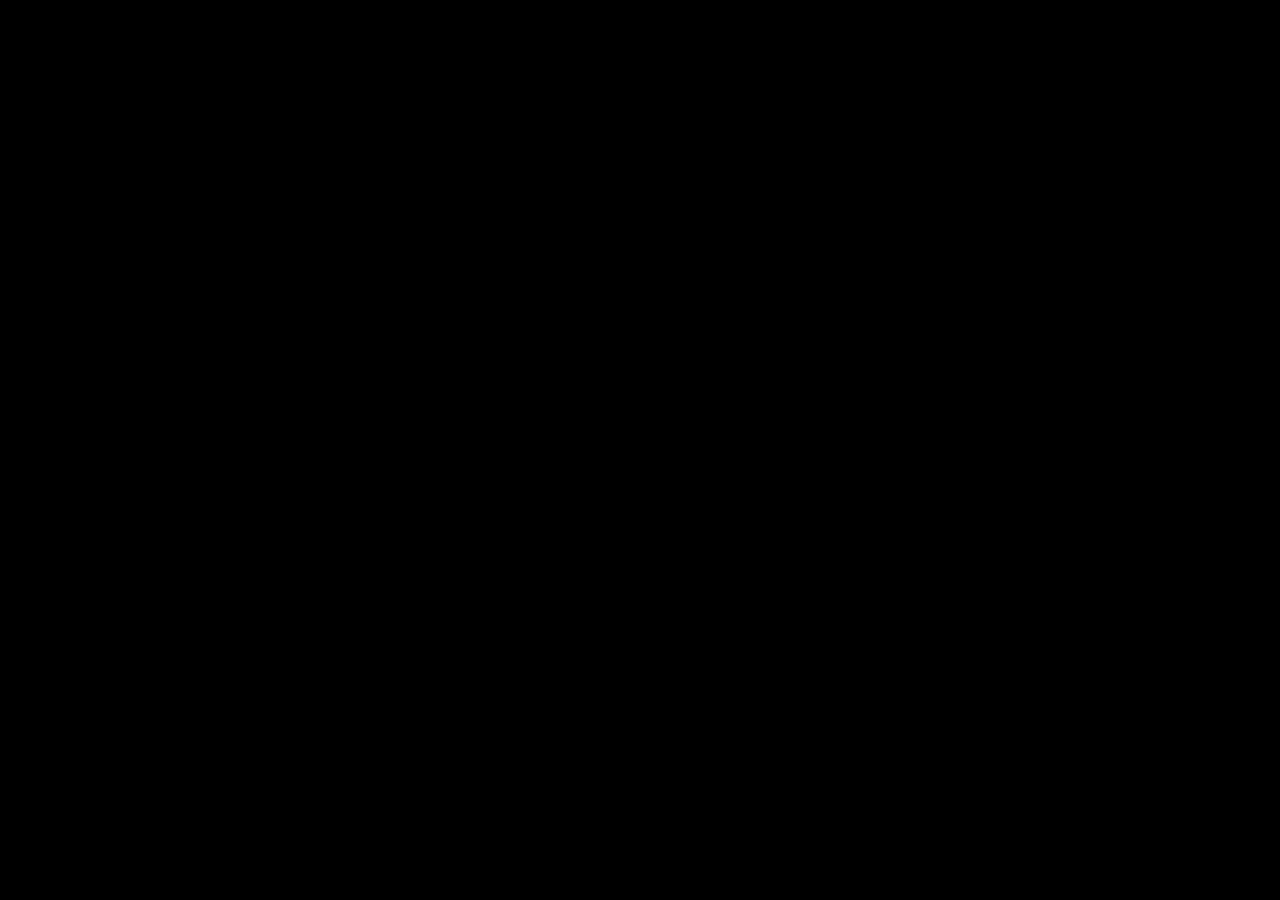
==== index.html @ d8611254 "Add initial HTML structure for RoWave" ====
<!DOCTYPE html>
<html lang="en">
  <head>
    <meta charset="UTF-8" />

    <meta
      name="viewport"
      content="width=device-width, initial-scale=1.0"
    />

    <meta
      name="description"
      content="RoWave — The management hub for Roblox communities."
    />

    <title>RoWave — Roblox Management Hub</title>

    <style>
      html,
      body,
      #root {
        margin: 0;
        min-height: 100%;
        width: 100%;
      }

      body {
        background: #000;
      }
    </style>
  </head>

  <body>
    <div id="root"></div>

    <script type="module" src="/App.jsx"></script>
  </body>
</html>
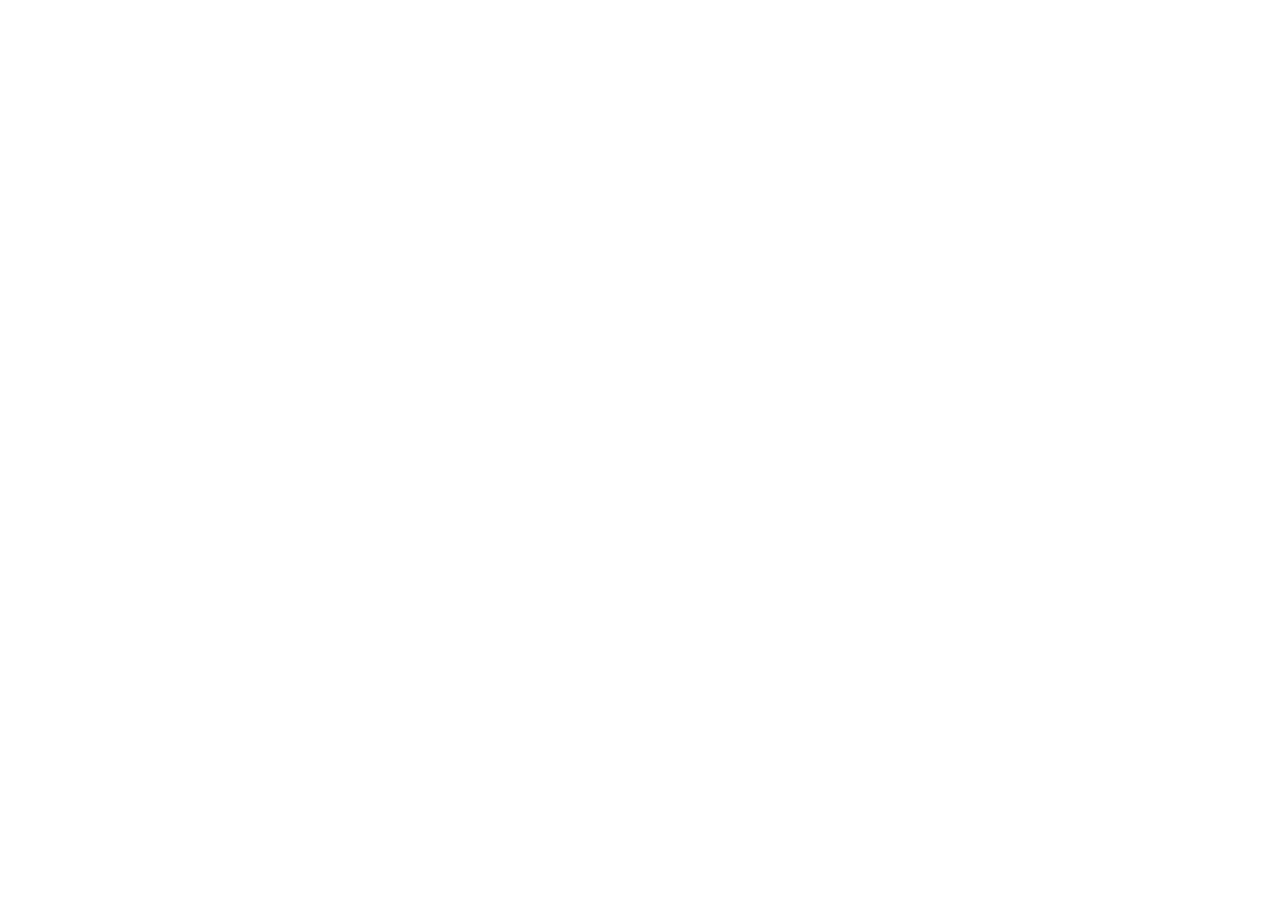
==== commit 6724e4a6: "Refactor index.html structure and content Removed redundant meta tags and updated title. Adjusted sc" ====
--- a/index.html
+++ b/index.html
@@ -1,38 +1,14 @@
 <!DOCTYPE html>
 <html lang="en">
-  <head>
-    <meta charset="UTF-8" />
+<head>
+  <meta charset="UTF-8" />
+  <meta name="viewport" content="width=device-width, initial-scale=1.0" />
+  <title>RoWave</title>
+</head>
 
-    <meta
-      name="viewport"
-      content="width=device-width, initial-scale=1.0"
-    />
+<body>
+  <div id="root"></div>
 
-    <meta
-      name="description"
-      content="RoWave — The management hub for Roblox communities."
-    />
-
-    <title>RoWave — Roblox Management Hub</title>
-
-    <style>
-      html,
-      body,
-      #root {
-        margin: 0;
-        min-height: 100%;
-        width: 100%;
-      }
-
-      body {
-        background: #000;
-      }
-    </style>
-  </head>
-
-  <body>
-    <div id="root"></div>
-
-    <script type="module" src="/App.jsx"></script>
-  </body>
+  <script type="module" src="./App.jsx"></script>
+</body>
 </html>
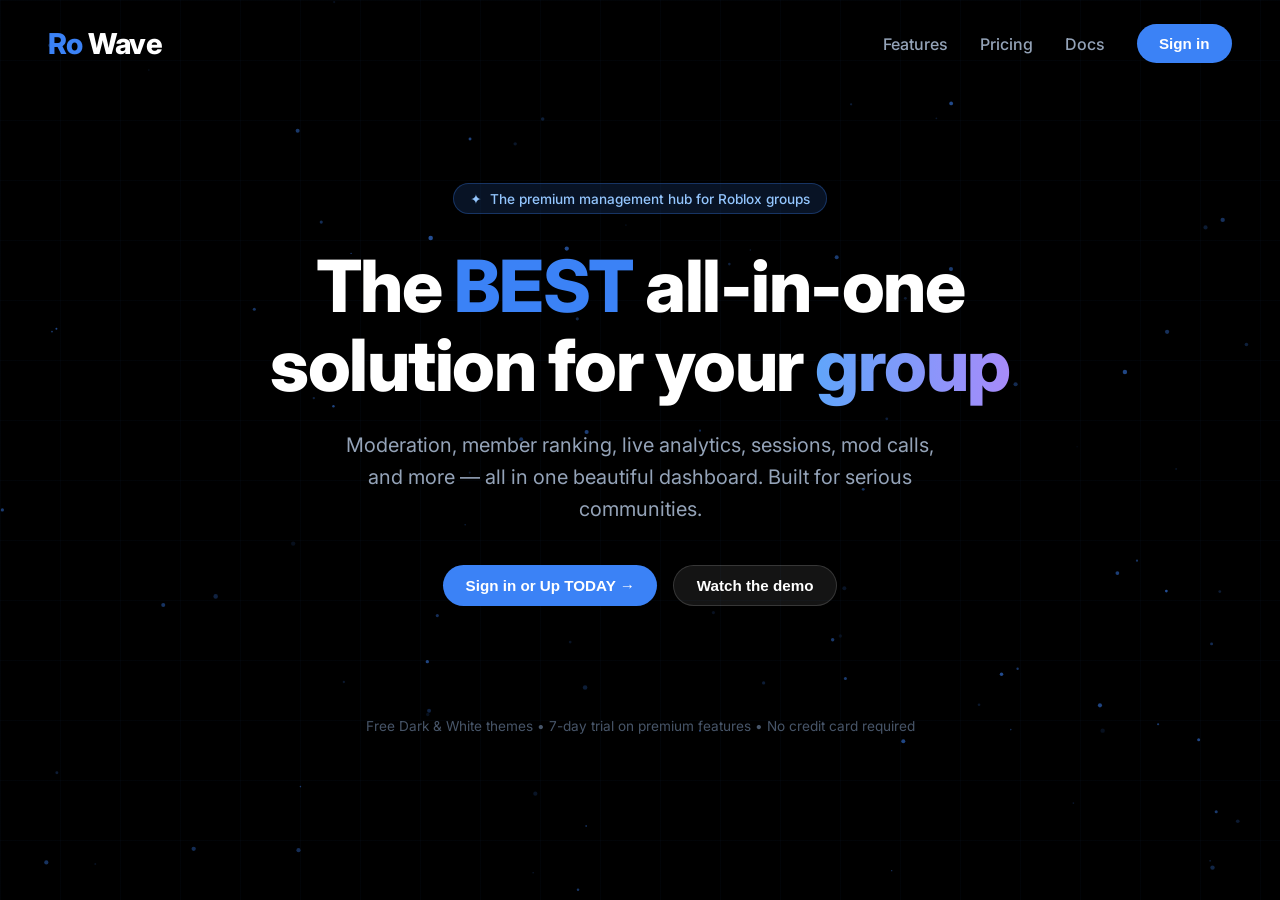
==== commit 3c9679ca: "Update index.html" ====
--- a/index.html
+++ b/index.html
@@ -3,12 +3,584 @@
 <head>
   <meta charset="UTF-8" />
   <meta name="viewport" content="width=device-width, initial-scale=1.0" />
-  <title>RoWave</title>
+  <title>RoWave — Premium Roblox Group Management</title>
+  <style>
+    @import url('https://fonts.googleapis.com/css2?family=Inter:wght@400;500;600;700;800&display=swap');
+
+    * {
+      margin: 0;
+      padding: 0;
+      box-sizing: border-box;
+    }
+
+    body {
+      font-family: 'Inter', system-ui, sans-serif;
+      background: #000;
+      color: #fff;
+      min-height: 100vh;
+      overflow-x: hidden;
+      position: relative;
+    }
+
+    /* Animated dots background */
+    #canvas {
+      position: fixed;
+      top: 0;
+      left: 0;
+      width: 100%;
+      height: 100%;
+      z-index: 0;
+      pointer-events: none;
+    }
+
+    /* Subtle grid */
+    .grid-bg {
+      position: fixed;
+      inset: 0;
+      background-image: 
+        linear-gradient(rgba(59, 130, 246, 0.03) 1px, transparent 1px),
+        linear-gradient(90deg, rgba(59, 130, 246, 0.03) 1px, transparent 1px);
+      background-size: 60px 60px;
+      z-index: 0;
+      pointer-events: none;
+    }
+
+    /* Navbar */
+    nav {
+      position: relative;
+      z-index: 10;
+      display: flex;
+      justify-content: space-between;
+      align-items: center;
+      padding: 1.5rem 3rem;
+      max-width: 1400px;
+      margin: 0 auto;
+    }
+
+    .logo {
+      font-size: 1.8rem;
+      font-weight: 800;
+      letter-spacing: -0.5px;
+      display: flex;
+      align-items: center;
+      gap: 0.4rem;
+    }
+
+    .logo .ro { color: #3B82F6; }
+    .logo .wave { color: #fff; }
+
+    .nav-links {
+      display: flex;
+      gap: 2rem;
+      align-items: center;
+    }
+
+    .nav-links a {
+      color: #94a3b8;
+      text-decoration: none;
+      font-weight: 500;
+      transition: color 0.2s;
+    }
+
+    .nav-links a:hover { color: #fff; }
+
+    .btn {
+      display: inline-flex;
+      align-items: center;
+      gap: 0.5rem;
+      padding: 0.7rem 1.4rem;
+      border-radius: 9999px;
+      font-weight: 600;
+      font-size: 0.95rem;
+      cursor: pointer;
+      border: none;
+      transition: all 0.2s;
+    }
+
+    .btn-primary {
+      background: #3B82F6;
+      color: white;
+    }
+
+    .btn-primary:hover {
+      background: #2563EB;
+      transform: translateY(-1px);
+    }
+
+    .btn-secondary {
+      background: rgba(255,255,255,0.08);
+      color: white;
+      border: 1px solid rgba(255,255,255,0.15);
+    }
+
+    .btn-secondary:hover {
+      background: rgba(255,255,255,0.12);
+    }
+
+    /* Hero */
+    .hero {
+      position: relative;
+      z-index: 5;
+      max-width: 1200px;
+      margin: 0 auto;
+      padding: 6rem 2rem 4rem;
+      text-align: center;
+    }
+
+    .hero-badge {
+      display: inline-flex;
+      align-items: center;
+      gap: 0.5rem;
+      background: rgba(59, 130, 246, 0.15);
+      border: 1px solid rgba(59, 130, 246, 0.3);
+      color: #93c5fd;
+      padding: 0.4rem 1rem;
+      border-radius: 9999px;
+      font-size: 0.85rem;
+      font-weight: 500;
+      margin-bottom: 2rem;
+    }
+
+    .hero h1 {
+      font-size: clamp(2.8rem, 7vw, 4.5rem);
+      font-weight: 800;
+      line-height: 1.1;
+      margin-bottom: 1.5rem;
+      letter-spacing: -1.5px;
+    }
+
+    .hero h1 .blue { color: #3B82F6; }
+    .hero h1 .gradient {
+      background: linear-gradient(90deg, #60a5fa, #a78bfa);
+      -webkit-background-clip: text;
+      -webkit-text-fill-color: transparent;
+    }
+
+    .hero p {
+      font-size: 1.25rem;
+      color: #94a3b8;
+      max-width: 600px;
+      margin: 0 auto 2.5rem;
+      line-height: 1.6;
+    }
+
+    .hero-buttons {
+      display: flex;
+      gap: 1rem;
+      justify-content: center;
+      flex-wrap: wrap;
+    }
+
+    /* Login Modal */
+    .modal-overlay {
+      position: fixed;
+      inset: 0;
+      background: rgba(0,0,0,0.75);
+      backdrop-filter: blur(8px);
+      z-index: 100;
+      display: none;
+      align-items: center;
+      justify-content: center;
+      padding: 1rem;
+    }
+
+    .modal-overlay.active { display: flex; }
+
+    .modal {
+      background: #0a0a0a;
+      border: 1px solid rgba(255,255,255,0.1);
+      border-radius: 1.25rem;
+      width: 100%;
+      max-width: 440px;
+      padding: 2.5rem;
+      position: relative;
+      box-shadow: 0 25px 50px -12px rgba(0,0,0,0.5);
+    }
+
+    .modal h2 {
+      font-size: 1.6rem;
+      font-weight: 700;
+      margin-bottom: 0.5rem;
+    }
+
+    .modal .subtitle {
+      color: #94a3b8;
+      margin-bottom: 2rem;
+      font-size: 0.95rem;
+    }
+
+    .form-group {
+      margin-bottom: 1.25rem;
+    }
+
+    .form-group label {
+      display: block;
+      font-size: 0.85rem;
+      font-weight: 500;
+      color: #cbd5e1;
+      margin-bottom: 0.4rem;
+    }
+
+    .form-group input {
+      width: 100%;
+      padding: 0.85rem 1rem;
+      background: #111;
+      border: 1px solid rgba(255,255,255,0.12);
+      border-radius: 0.75rem;
+      color: white;
+      font-size: 1rem;
+      outline: none;
+      transition: border 0.2s;
+    }
+
+    .form-group input:focus {
+      border-color: #3B82F6;
+    }
+
+    .code-box {
+      background: #111;
+      border: 1px dashed rgba(59, 130, 246, 0.4);
+      border-radius: 0.75rem;
+      padding: 1rem;
+      text-align: center;
+      font-family: monospace;
+      font-size: 1.1rem;
+      color: #60a5fa;
+      margin: 1rem 0;
+      word-break: break-all;
+    }
+
+    .status {
+      margin-top: 1rem;
+      padding: 0.75rem;
+      border-radius: 0.5rem;
+      font-size: 0.9rem;
+      text-align: center;
+      display: none;
+    }
+
+    .status.success {
+      background: rgba(34, 197, 94, 0.15);
+      color: #4ade80;
+      border: 1px solid rgba(34, 197, 94, 0.3);
+      display: block;
+    }
+
+    .status.error {
+      background: rgba(239, 68, 68, 0.15);
+      color: #f87171;
+      border: 1px solid rgba(239, 68, 68, 0.3);
+      display: block;
+    }
+
+    .step { display: none; }
+    .step.active { display: block; }
+
+    /* Onboarding */
+    .theme-grid {
+      display: grid;
+      grid-template-columns: 1fr 1fr;
+      gap: 0.75rem;
+      margin: 1.5rem 0;
+    }
+
+    .theme-card {
+      background: #111;
+      border: 1px solid rgba(255,255,255,0.1);
+      border-radius: 0.85rem;
+      padding: 1rem;
+      cursor: pointer;
+      transition: all 0.2s;
+      text-align: center;
+    }
+
+    .theme-card:hover { border-color: #3B82F6; }
+    .theme-card.selected {
+      border-color: #3B82F6;
+      background: rgba(59, 130, 246, 0.1);
+    }
+
+    .theme-card.locked {
+      opacity: 0.55;
+      position: relative;
+    }
+
+    .theme-card .lock {
+      font-size: 0.75rem;
+      color: #f59e0b;
+      margin-top: 0.3rem;
+    }
+
+    .close-btn {
+      position: absolute;
+      top: 1rem;
+      right: 1rem;
+      background: none;
+      border: none;
+      color: #64748b;
+      font-size: 1.5rem;
+      cursor: pointer;
+    }
+
+    .close-btn:hover { color: white; }
+
+    /* Footer note */
+    .footer-note {
+      text-align: center;
+      color: #475569;
+      font-size: 0.85rem;
+      padding: 3rem 1rem;
+      position: relative;
+      z-index: 5;
+    }
+  </style>
 </head>
-
 <body>
-  <div id="root"></div>
-
-  <script type="module" src="./App.jsx"></script>
+  <canvas id="canvas"></canvas>
+  <div class="grid-bg"></div>
+
+  <!-- Navbar -->
+  <nav>
+    <div class="logo">
+      <span class="ro">Ro</span><span class="wave">Wave</span>
+    </div>
+    <div class="nav-links">
+      <a href="#">Features</a>
+      <a href="#">Pricing</a>
+      <a href="#">Docs</a>
+      <button class="btn btn-primary" onclick="openModal()">Sign in</button>
+    </div>
+  </nav>
+
+  <!-- Hero -->
+  <section class="hero">
+    <div class="hero-badge">
+      <span>✦</span> The premium management hub for Roblox groups
+    </div>
+
+    <h1>
+      The <span class="blue">BEST</span> all-in-one<br>
+      solution for your <span class="gradient">group</span>
+    </h1>
+
+    <p>
+      Moderation, member ranking, live analytics, sessions, mod calls, and more — 
+      all in one beautiful dashboard. Built for serious communities.
+    </p>
+
+    <div class="hero-buttons">
+      <button class="btn btn-primary" onclick="openModal()">
+        Sign in or Up TODAY →
+      </button>
+      <button class="btn btn-secondary">
+        Watch the demo
+      </button>
+    </div>
+  </section>
+
+  <div class="footer-note">
+    Free Dark & White themes • 7-day trial on premium features • No credit card required
+  </div>
+
+  <!-- Login / Onboarding Modal -->
+  <div class="modal-overlay" id="modal">
+    <div class="modal">
+      <button class="close-btn" onclick="closeModal()">×</button>
+
+      <!-- Step 1: Discord -->
+      <div class="step active" id="step1">
+        <h2>Welcome to RoWave</h2>
+        <p class="subtitle">Sign in with Discord to get started</p>
+        <button class="btn btn-primary" style="width:100%; justify-content:center; padding:1rem;" onclick="goToStep(2)">
+          <svg width="20" height="20" viewBox="0 0 24 24" fill="currentColor"><path d="M20.317 4.37a19.791 19.791 0 0 0-4.885-1.515.074.074 0 0 0-.079.037c-.21.375-.444.864-.608 1.25a18.27 18.27 0 0 0-5.487 0 12.64 12.64 0 0 0-.617-1.25.077.077 0 0 0-.079-.037A19.736 19.736 0 0 0 3.677 4.37a.07.07 0 0 0-.032.027C.533 9.046-.32 13.58.099 18.057a.082.082 0 0 0 .031.057 19.9 19.9 0 0 0 5.993 3.03.078.078 0 0 0 .084-.028 14.09 14.09 0 0 0 1.226-1.994.076.076 0 0 0-.041-.106 13.107 13.107 0 0 1-1.872-.892.077.077 0 0 1-.008-.128 10.2 10.2 0 0 0 .372-.292.074.074 0 0 1 .077-.01c3.928 1.793 8.18 1.793 12.062 0a.074.074 0 0 1 .078.01c.12.098.246.198.373.292a.077.077 0 0 1-.006.127 12.299 12.299 0 0 1-1.873.892.077.077 0 0 0-.041.107c.36.698.772 1.362 1.225 1.993a.076.076 0 0 0 .084.028 19.839 19.839 0 0 0 6.002-3.03.077.077 0 0 0 .032-.054c.5-5.177-.838-9.674-3.549-13.66a.061.061 0 0 0-.031-.03zM8.02 15.33c-1.183 0-2.157-1.085-2.157-2.419 0-1.333.956-2.419 2.157-2.419 1.21 0 2.176 1.096 2.157 2.42 0 1.333-.956 2.418-2.157 2.418zm7.975 0c-1.183 0-2.157-1.085-2.157-2.419 0-1.333.955-2.419 2.157-2.419 1.21 0 2.176 1.096 2.157 2.42 0 1.333-.946 2.418-2.157 2.418z"/></svg>
+          Continue with Discord
+        </button>
+      </div>
+
+      <!-- Step 2: Roblox Verification -->
+      <div class="step" id="step2">
+        <h2>Verify your Roblox</h2>
+        <p class="subtitle">We use the description method to securely link your account</p>
+
+        <div class="form-group">
+          <label>Roblox Username</label>
+          <input type="text" id="robloxUser" placeholder="Enter your username" />
+        </div>
+
+        <button class="btn btn-primary" style="width:100%; margin-bottom:1rem;" onclick="generateCode()">
+          Generate Verification Code
+        </button>
+
+        <div id="codeSection" style="display:none;">
+          <p style="font-size:0.9rem; color:#94a3b8; margin-bottom:0.5rem;">
+            Go to your Roblox profile → About → Edit and paste this exact text:
+          </p>
+          <div class="code-box" id="verifyCode"></div>
+          <button class="btn btn-primary" style="width:100%;" onclick="checkVerification()">
+            Check Verification
+          </button>
+          <div class="status" id="statusMsg"></div>
+        </div>
+      </div>
+
+      <!-- Step 3: Onboarding -->
+      <div class="step" id="step3">
+        <h2>Almost there!</h2>
+        <p class="subtitle">Quick questions so we can personalize RoWave for you</p>
+
+        <div class="form-group">
+          <label>Where did you hear about us?</label>
+          <input type="text" id="heardFrom" placeholder="Discord, friend, YouTube..." />
+        </div>
+
+        <label style="display:block; font-size:0.85rem; font-weight:500; color:#cbd5e1; margin-bottom:0.75rem;">
+          Choose your theme
+        </label>
+
+        <div class="theme-grid">
+          <div class="theme-card selected" onclick="selectTheme(this, 'dark')">
+            <div style="font-weight:600;">Dark Mode</div>
+            <div style="font-size:0.8rem; color:#94a3b8;">Free</div>
+          </div>
+          <div class="theme-card" onclick="selectTheme(this, 'white')">
+            <div style="font-weight:600;">White Mode</div>
+            <div style="font-size:0.8rem; color:#94a3b8;">Free</div>
+          </div>
+          <div class="theme-card locked" onclick="alert('Requires Wave gamepass (1962126546) or 7-day trial')">
+            <div style="font-weight:600;">Wave Mode</div>
+            <div class="lock">🔒 Gamepass</div>
+          </div>
+          <div class="theme-card locked" onclick="alert('Requires Glass gamepass (1962114572) or 7-day trial')">
+            <div style="font-weight:600;">Glass Mode</div>
+            <div class="lock">🔒 Gamepass</div>
+          </div>
+        </div>
+
+        <button class="btn btn-primary" style="width:100%; margin-top:1rem;" onclick="finishOnboarding()">
+          Enter RoWave →
+        </button>
+        <button class="btn btn-secondary" style="width:100%; margin-top:0.75rem;" onclick="finishOnboarding()">
+          Skip (use Dark Mode)
+        </button>
+      </div>
+    </div>
+  </div>
+
+  <script>
+    // ===== Animated Dots Background =====
+    const canvas = document.getElementById('canvas');
+    const ctx = canvas.getContext('2d');
+    let dots = [];
+    let mouse = { x: null, y: null };
+
+    function resize() {
+      canvas.width = window.innerWidth;
+      canvas.height = window.innerHeight;
+    }
+    window.addEventListener('resize', resize);
+    resize();
+
+    class Dot {
+      constructor() {
+        this.x = Math.random() * canvas.width;
+        this.y = Math.random() * canvas.height;
+        this.size = Math.random() * 1.8 + 0.5;
+        this.speedX = (Math.random() - 0.5) * 0.4;
+        this.speedY = (Math.random() - 0.5) * 0.4;
+        this.opacity = Math.random() * 0.5 + 0.1;
+      }
+      update() {
+        this.x += this.speedX;
+        this.y += this.speedY;
+        if (this.x < 0 || this.x > canvas.width) this.speedX *= -1;
+        if (this.y < 0 || this.y > canvas.height) this.speedY *= -1;
+      }
+      draw() {
+        ctx.beginPath();
+        ctx.arc(this.x, this.y, this.size, 0, Math.PI * 2);
+        ctx.fillStyle = `rgba(59, 130, 246, ${this.opacity})`;
+        ctx.fill();
+      }
+    }
+
+    function initDots() {
+      dots = [];
+      const count = Math.floor((canvas.width * canvas.height) / 12000);
+      for (let i = 0; i < count; i++) dots.push(new Dot());
+    }
+    initDots();
+    window.addEventListener('resize', initDots);
+
+    function animate() {
+      ctx.clearRect(0, 0, canvas.width, canvas.height);
+      dots.forEach(dot => {
+        dot.update();
+        dot.draw();
+      });
+      requestAnimationFrame(animate);
+    }
+    animate();
+
+    // ===== Modal Logic =====
+    function openModal() {
+      document.getElementById('modal').classList.add('active');
+      goToStep(1);
+    }
+
+    function closeModal() {
+      document.getElementById('modal').classList.remove('active');
+    }
+
+    function goToStep(n) {
+      document.querySelectorAll('.step').forEach(s => s.classList.remove('active'));
+      document.getElementById('step' + n).classList.add('active');
+    }
+
+    let currentCode = '';
+
+    function generateCode() {
+      const user = document.getElementById('robloxUser').value.trim();
+      if (!user) {
+        alert('Please enter your Roblox username');
+        return;
+      }
+      // Generate a unique-looking code
+      currentCode = 'RoWave-' + Math.random().toString(36).substring(2, 10).toUpperCase();
+      document.getElementById('verifyCode').textContent = currentCode;
+      document.getElementById('codeSection').style.display = 'block';
+      document.getElementById('statusMsg').className = 'status';
+      document.getElementById('statusMsg').style.display = 'none';
+    }
+
+    function checkVerification() {
+      const status = document.getElementById('statusMsg');
+      // MOCK: 70% chance of success for demo
+      const success = Math.random() > 0.3;
+
+      if (success) {
+        status.textContent = '✓ Verification successful! Account linked.';
+        status.className = 'status success';
+        setTimeout(() => goToStep(3), 1200);
+      } else {
+        status.textContent = 'Error: Description does not match. Please make sure you saved the exact code.';
+        status.className = 'status error';
+      }
+    }
+
+    function selectTheme(el, theme) {
+      document.querySelectorAll('.theme-card').forEach(c => c.classList.remove('selected'));
+      el.classList.add('selected');
+    }
+
+    function finishOnboarding() {
+      alert('Welcome to RoWave! (This is the demo – next we build the real dashboard)');
+      closeModal();
+    }
+
+    // Close modal on outside click
+    document.getElementById('modal').addEventListener('click', function(e) {
+      if (e.target === this) closeModal();
+    });
+  </script>
 </body>
 </html>
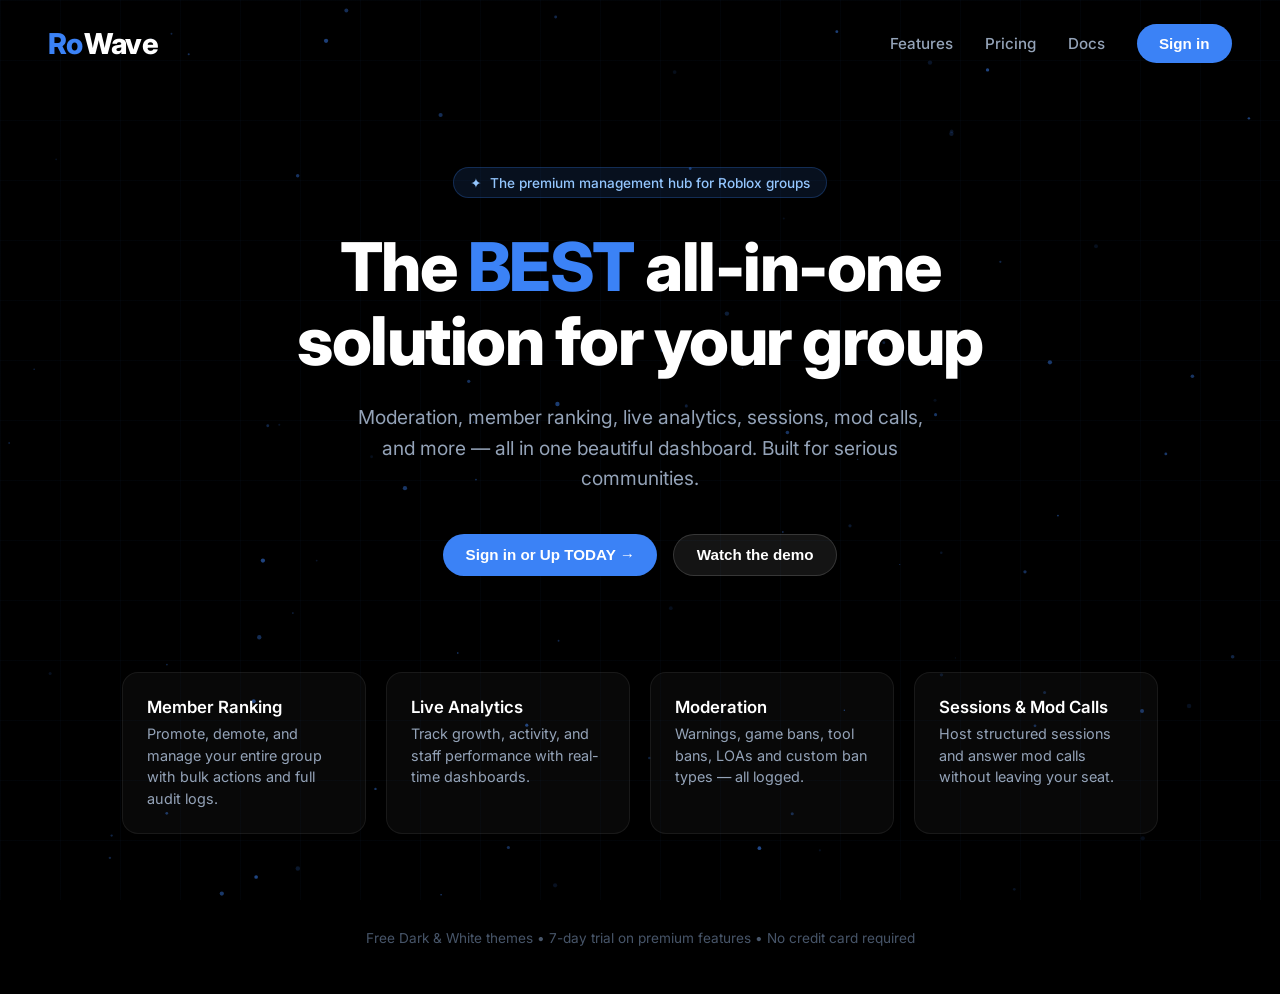
==== commit 9c9780eb: "Update index.html" ====
--- a/index.html
+++ b/index.html
@@ -33,7 +33,6 @@
       pointer-events: none;
     }
 
-    /* Subtle grid */
     .grid-bg {
       position: fixed;
       inset: 0;
@@ -63,7 +62,9 @@
       letter-spacing: -0.5px;
       display: flex;
       align-items: center;
-      gap: 0.4rem;
+      gap: 0.15rem;
+      text-decoration: none;
+      color: inherit;
     }
 
     .logo .ro { color: #3B82F6; }
@@ -79,6 +80,7 @@
       color: #94a3b8;
       text-decoration: none;
       font-weight: 500;
+      font-size: 0.95rem;
       transition: color 0.2s;
     }
 
@@ -95,6 +97,7 @@
       cursor: pointer;
       border: none;
       transition: all 0.2s;
+      text-decoration: none;
     }
 
     .btn-primary {
@@ -121,9 +124,9 @@
     .hero {
       position: relative;
       z-index: 5;
-      max-width: 1200px;
+      max-width: 1100px;
       margin: 0 auto;
-      padding: 6rem 2rem 4rem;
+      padding: 5rem 2rem 4rem;
       text-align: center;
     }
 
@@ -131,8 +134,8 @@
       display: inline-flex;
       align-items: center;
       gap: 0.5rem;
-      background: rgba(59, 130, 246, 0.15);
-      border: 1px solid rgba(59, 130, 246, 0.3);
+      background: rgba(59, 130, 246, 0.12);
+      border: 1px solid rgba(59, 130, 246, 0.25);
       color: #93c5fd;
       padding: 0.4rem 1rem;
       border-radius: 9999px;
@@ -142,7 +145,7 @@
     }
 
     .hero h1 {
-      font-size: clamp(2.8rem, 7vw, 4.5rem);
+      font-size: clamp(2.8rem, 7vw, 4.2rem);
       font-weight: 800;
       line-height: 1.1;
       margin-bottom: 1.5rem;
@@ -150,16 +153,11 @@
     }
 
     .hero h1 .blue { color: #3B82F6; }
-    .hero h1 .gradient {
-      background: linear-gradient(90deg, #60a5fa, #a78bfa);
-      -webkit-background-clip: text;
-      -webkit-text-fill-color: transparent;
-    }
 
     .hero p {
-      font-size: 1.25rem;
+      font-size: 1.2rem;
       color: #94a3b8;
-      max-width: 600px;
+      max-width: 580px;
       margin: 0 auto 2.5rem;
       line-height: 1.6;
     }
@@ -171,7 +169,43 @@
       flex-wrap: wrap;
     }
 
-    /* Login Modal */
+    /* Features preview */
+    .features {
+      position: relative;
+      z-index: 5;
+      max-width: 1100px;
+      margin: 0 auto;
+      padding: 2rem 2rem 5rem;
+      display: grid;
+      grid-template-columns: repeat(auto-fit, minmax(240px, 1fr));
+      gap: 1.25rem;
+    }
+
+    .feature-card {
+      background: rgba(255,255,255,0.03);
+      border: 1px solid rgba(255,255,255,0.07);
+      border-radius: 1rem;
+      padding: 1.5rem;
+      transition: border-color 0.2s;
+    }
+
+    .feature-card:hover {
+      border-color: rgba(59, 130, 246, 0.3);
+    }
+
+    .feature-card h3 {
+      font-size: 1.05rem;
+      font-weight: 600;
+      margin-bottom: 0.4rem;
+    }
+
+    .feature-card p {
+      font-size: 0.9rem;
+      color: #94a3b8;
+      line-height: 1.5;
+    }
+
+    /* Modal */
     .modal-overlay {
       position: fixed;
       inset: 0;
@@ -198,19 +232,19 @@
     }
 
     .modal h2 {
-      font-size: 1.6rem;
+      font-size: 1.55rem;
       font-weight: 700;
-      margin-bottom: 0.5rem;
+      margin-bottom: 0.4rem;
     }
 
     .modal .subtitle {
       color: #94a3b8;
-      margin-bottom: 2rem;
+      margin-bottom: 1.75rem;
       font-size: 0.95rem;
     }
 
     .form-group {
-      margin-bottom: 1.25rem;
+      margin-bottom: 1.2rem;
     }
 
     .form-group label {
@@ -244,7 +278,7 @@
       padding: 1rem;
       text-align: center;
       font-family: monospace;
-      font-size: 1.1rem;
+      font-size: 1.05rem;
       color: #60a5fa;
       margin: 1rem 0;
       word-break: break-all;
@@ -276,12 +310,11 @@
     .step { display: none; }
     .step.active { display: block; }
 
-    /* Onboarding */
     .theme-grid {
       display: grid;
       grid-template-columns: 1fr 1fr;
       gap: 0.75rem;
-      margin: 1.5rem 0;
+      margin: 1.25rem 0;
     }
 
     .theme-card {
@@ -302,7 +335,6 @@
 
     .theme-card.locked {
       opacity: 0.55;
-      position: relative;
     }
 
     .theme-card .lock {
@@ -320,16 +352,16 @@
       color: #64748b;
       font-size: 1.5rem;
       cursor: pointer;
+      line-height: 1;
     }
 
     .close-btn:hover { color: white; }
 
-    /* Footer note */
     .footer-note {
       text-align: center;
       color: #475569;
       font-size: 0.85rem;
-      padding: 3rem 1rem;
+      padding: 1rem 1rem 3rem;
       position: relative;
       z-index: 5;
     }
@@ -341,11 +373,11 @@
 
   <!-- Navbar -->
   <nav>
-    <div class="logo">
+    <a href="index.html" class="logo">
       <span class="ro">Ro</span><span class="wave">Wave</span>
-    </div>
+    </a>
     <div class="nav-links">
-      <a href="#">Features</a>
+      <a href="#features">Features</a>
       <a href="#">Pricing</a>
       <a href="#">Docs</a>
       <button class="btn btn-primary" onclick="openModal()">Sign in</button>
@@ -360,7 +392,7 @@
 
     <h1>
       The <span class="blue">BEST</span> all-in-one<br>
-      solution for your <span class="gradient">group</span>
+      solution for your group
     </h1>
 
     <p>
@@ -378,11 +410,31 @@
     </div>
   </section>
 
+  <!-- Features -->
+  <section class="features" id="features">
+    <div class="feature-card">
+      <h3>Member Ranking</h3>
+      <p>Promote, demote, and manage your entire group with bulk actions and full audit logs.</p>
+    </div>
+    <div class="feature-card">
+      <h3>Live Analytics</h3>
+      <p>Track growth, activity, and staff performance with real-time dashboards.</p>
+    </div>
+    <div class="feature-card">
+      <h3>Moderation</h3>
+      <p>Warnings, game bans, tool bans, LOAs and custom ban types — all logged.</p>
+    </div>
+    <div class="feature-card">
+      <h3>Sessions & Mod Calls</h3>
+      <p>Host structured sessions and answer mod calls without leaving your seat.</p>
+    </div>
+  </section>
+
   <div class="footer-note">
     Free Dark & White themes • 7-day trial on premium features • No credit card required
   </div>
 
-  <!-- Login / Onboarding Modal -->
+  <!-- Login Modal -->
   <div class="modal-overlay" id="modal">
     <div class="modal">
       <button class="close-btn" onclick="closeModal()">×</button>
@@ -438,11 +490,11 @@
         </label>
 
         <div class="theme-grid">
-          <div class="theme-card selected" onclick="selectTheme(this, 'dark')">
+          <div class="theme-card selected" onclick="selectTheme(this)">
             <div style="font-weight:600;">Dark Mode</div>
             <div style="font-size:0.8rem; color:#94a3b8;">Free</div>
           </div>
-          <div class="theme-card" onclick="selectTheme(this, 'white')">
+          <div class="theme-card" onclick="selectTheme(this)">
             <div style="font-weight:600;">White Mode</div>
             <div style="font-size:0.8rem; color:#94a3b8;">Free</div>
           </div>
@@ -456,7 +508,7 @@
           </div>
         </div>
 
-        <button class="btn btn-primary" style="width:100%; margin-top:1rem;" onclick="finishOnboarding()">
+        <button class="btn btn-primary" style="width:100%; margin-top:0.5rem;" onclick="finishOnboarding()">
           Enter RoWave →
         </button>
         <button class="btn btn-secondary" style="width:100%; margin-top:0.75rem;" onclick="finishOnboarding()">
@@ -467,11 +519,10 @@
   </div>
 
   <script>
-    // ===== Animated Dots Background =====
+    // ===== Animated Dots =====
     const canvas = document.getElementById('canvas');
     const ctx = canvas.getContext('2d');
     let dots = [];
-    let mouse = { x: null, y: null };
 
     function resize() {
       canvas.width = window.innerWidth;
@@ -485,9 +536,9 @@
         this.x = Math.random() * canvas.width;
         this.y = Math.random() * canvas.height;
         this.size = Math.random() * 1.8 + 0.5;
-        this.speedX = (Math.random() - 0.5) * 0.4;
-        this.speedY = (Math.random() - 0.5) * 0.4;
-        this.opacity = Math.random() * 0.5 + 0.1;
+        this.speedX = (Math.random() - 0.5) * 0.35;
+        this.speedY = (Math.random() - 0.5) * 0.35;
+        this.opacity = Math.random() * 0.45 + 0.1;
       }
       update() {
         this.x += this.speedX;
@@ -505,7 +556,7 @@
 
     function initDots() {
       dots = [];
-      const count = Math.floor((canvas.width * canvas.height) / 12000);
+      const count = Math.floor((canvas.width * canvas.height) / 13000);
       for (let i = 0; i < count; i++) dots.push(new Dot());
     }
     initDots();
@@ -544,7 +595,6 @@
         alert('Please enter your Roblox username');
         return;
       }
-      // Generate a unique-looking code
       currentCode = 'RoWave-' + Math.random().toString(36).substring(2, 10).toUpperCase();
       document.getElementById('verifyCode').textContent = currentCode;
       document.getElementById('codeSection').style.display = 'block';
@@ -554,30 +604,30 @@
 
     function checkVerification() {
       const status = document.getElementById('statusMsg');
-      // MOCK: 70% chance of success for demo
+      // Mock verification (70% success rate for demo)
       const success = Math.random() > 0.3;
 
       if (success) {
         status.textContent = '✓ Verification successful! Account linked.';
         status.className = 'status success';
-        setTimeout(() => goToStep(3), 1200);
+        setTimeout(() => goToStep(3), 1100);
       } else {
         status.textContent = 'Error: Description does not match. Please make sure you saved the exact code.';
         status.className = 'status error';
       }
     }
 
-    function selectTheme(el, theme) {
+    function selectTheme(el) {
       document.querySelectorAll('.theme-card').forEach(c => c.classList.remove('selected'));
       el.classList.add('selected');
     }
 
     function finishOnboarding() {
-      alert('Welcome to RoWave! (This is the demo – next we build the real dashboard)');
-      closeModal();
-    }
-
-    // Close modal on outside click
+      // Redirect to the dashboard
+      window.location.href = 'dashboard.html';
+    }
+
+    // Close modal when clicking outside
     document.getElementById('modal').addEventListener('click', function(e) {
       if (e.target === this) closeModal();
     });
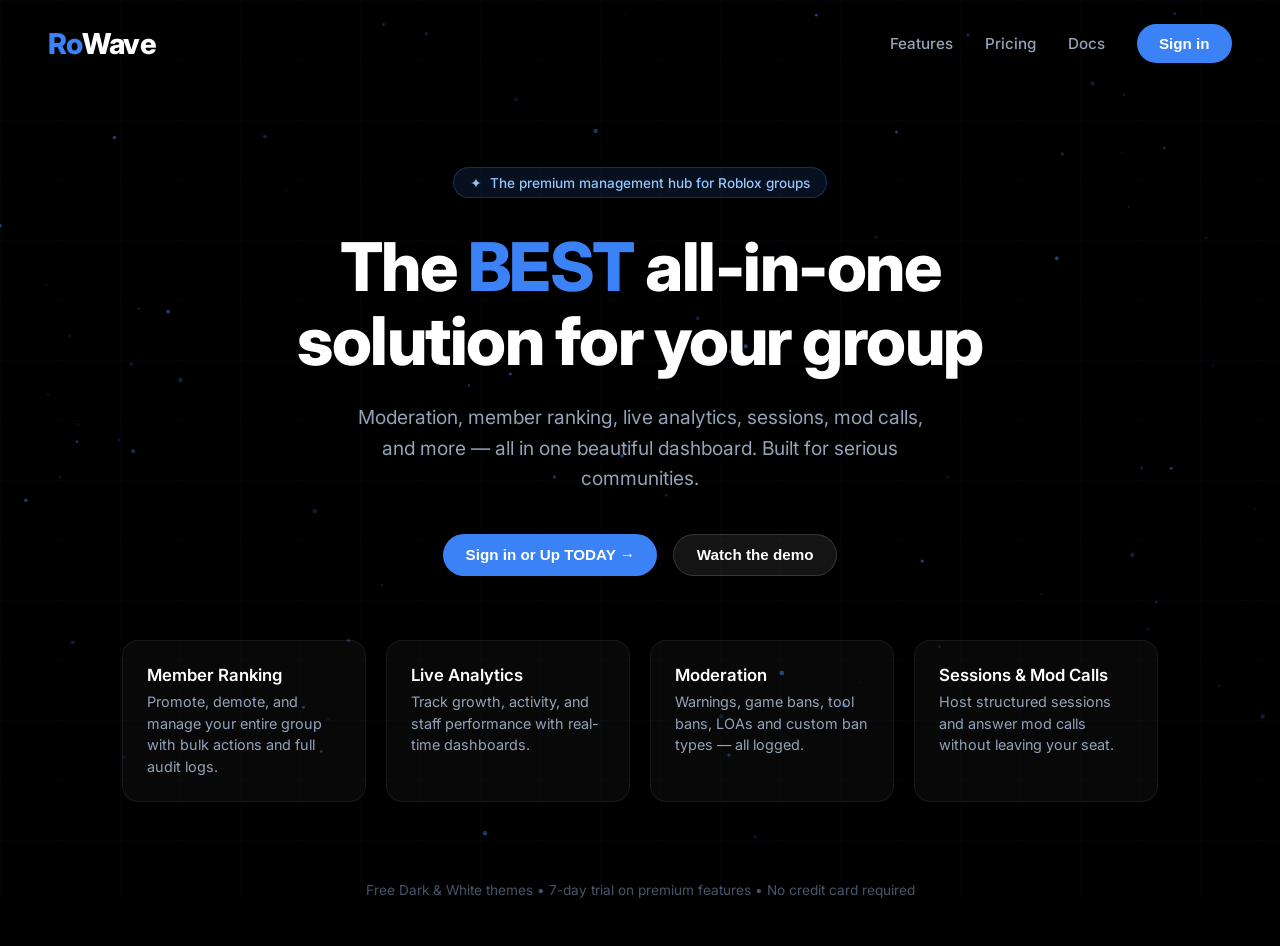
==== commit 994ffcad: "Update index.html" ====
--- a/index.html
+++ b/index.html
@@ -7,11 +7,7 @@
   <style>
     @import url('https://fonts.googleapis.com/css2?family=Inter:wght@400;500;600;700;800&display=swap');
 
-    * {
-      margin: 0;
-      padding: 0;
-      box-sizing: border-box;
-    }
+    * { margin: 0; padding: 0; box-sizing: border-box; }
 
     body {
       font-family: 'Inter', system-ui, sans-serif;
@@ -22,13 +18,10 @@
       position: relative;
     }
 
-    /* Animated dots background */
     #canvas {
       position: fixed;
-      top: 0;
-      left: 0;
-      width: 100%;
-      height: 100%;
+      top: 0; left: 0;
+      width: 100%; height: 100%;
       z-index: 0;
       pointer-events: none;
     }
@@ -44,7 +37,6 @@
       pointer-events: none;
     }
 
-    /* Navbar */
     nav {
       position: relative;
       z-index: 10;
@@ -62,11 +54,9 @@
       letter-spacing: -0.5px;
       display: flex;
       align-items: center;
-      gap: 0.15rem;
       text-decoration: none;
       color: inherit;
     }
-
     .logo .ro { color: #3B82F6; }
     .logo .wave { color: #fff; }
 
@@ -75,7 +65,6 @@
       gap: 2rem;
       align-items: center;
     }
-
     .nav-links a {
       color: #94a3b8;
       text-decoration: none;
@@ -83,7 +72,6 @@
       font-size: 0.95rem;
       transition: color 0.2s;
     }
-
     .nav-links a:hover { color: #fff; }
 
     .btn {
@@ -99,34 +87,34 @@
       transition: all 0.2s;
       text-decoration: none;
     }
-
     .btn-primary {
       background: #3B82F6;
       color: white;
     }
-
     .btn-primary:hover {
       background: #2563EB;
       transform: translateY(-1px);
     }
-
     .btn-secondary {
       background: rgba(255,255,255,0.08);
       color: white;
       border: 1px solid rgba(255,255,255,0.15);
     }
-
     .btn-secondary:hover {
       background: rgba(255,255,255,0.12);
     }
-
-    /* Hero */
+    .btn-ghost {
+      background: rgba(255,255,255,0.06);
+      color: white;
+      border: 1px solid rgba(255,255,255,0.1);
+    }
+
     .hero {
       position: relative;
       z-index: 5;
       max-width: 1100px;
       margin: 0 auto;
-      padding: 5rem 2rem 4rem;
+      padding: 5rem 2rem 3rem;
       text-align: center;
     }
 
@@ -151,7 +139,6 @@
       margin-bottom: 1.5rem;
       letter-spacing: -1.5px;
     }
-
     .hero h1 .blue { color: #3B82F6; }
 
     .hero p {
@@ -169,13 +156,12 @@
       flex-wrap: wrap;
     }
 
-    /* Features preview */
     .features {
       position: relative;
       z-index: 5;
       max-width: 1100px;
       margin: 0 auto;
-      padding: 2rem 2rem 5rem;
+      padding: 1rem 2rem 5rem;
       display: grid;
       grid-template-columns: repeat(auto-fit, minmax(240px, 1fr));
       gap: 1.25rem;
@@ -186,26 +172,28 @@
       border: 1px solid rgba(255,255,255,0.07);
       border-radius: 1rem;
       padding: 1.5rem;
-      transition: border-color 0.2s;
-    }
-
-    .feature-card:hover {
-      border-color: rgba(59, 130, 246, 0.3);
-    }
-
+    }
     .feature-card h3 {
       font-size: 1.05rem;
       font-weight: 600;
       margin-bottom: 0.4rem;
     }
-
     .feature-card p {
       font-size: 0.9rem;
       color: #94a3b8;
       line-height: 1.5;
     }
 
-    /* Modal */
+    .footer-note {
+      text-align: center;
+      color: #475569;
+      font-size: 0.85rem;
+      padding: 0 1rem 3rem;
+      position: relative;
+      z-index: 5;
+    }
+
+    /* Login Modal */
     .modal-overlay {
       position: fixed;
       inset: 0;
@@ -217,7 +205,6 @@
       justify-content: center;
       padding: 1rem;
     }
-
     .modal-overlay.active { display: flex; }
 
     .modal {
@@ -228,7 +215,6 @@
       max-width: 440px;
       padding: 2.5rem;
       position: relative;
-      box-shadow: 0 25px 50px -12px rgba(0,0,0,0.5);
     }
 
     .modal h2 {
@@ -236,17 +222,13 @@
       font-weight: 700;
       margin-bottom: 0.4rem;
     }
-
     .modal .subtitle {
       color: #94a3b8;
       margin-bottom: 1.75rem;
       font-size: 0.95rem;
     }
 
-    .form-group {
-      margin-bottom: 1.2rem;
-    }
-
+    .form-group { margin-bottom: 1.2rem; }
     .form-group label {
       display: block;
       font-size: 0.85rem;
@@ -254,7 +236,6 @@
       color: #cbd5e1;
       margin-bottom: 0.4rem;
     }
-
     .form-group input {
       width: 100%;
       padding: 0.85rem 1rem;
@@ -264,12 +245,8 @@
       color: white;
       font-size: 1rem;
       outline: none;
-      transition: border 0.2s;
-    }
-
-    .form-group input:focus {
-      border-color: #3B82F6;
-    }
+    }
+    .form-group input:focus { border-color: #3B82F6; }
 
     .code-box {
       background: #111;
@@ -292,14 +269,12 @@
       text-align: center;
       display: none;
     }
-
     .status.success {
       background: rgba(34, 197, 94, 0.15);
       color: #4ade80;
       border: 1px solid rgba(34, 197, 94, 0.3);
       display: block;
     }
-
     .status.error {
       background: rgba(239, 68, 68, 0.15);
       color: #f87171;
@@ -316,27 +291,21 @@
       gap: 0.75rem;
       margin: 1.25rem 0;
     }
-
     .theme-card {
       background: #111;
       border: 1px solid rgba(255,255,255,0.1);
       border-radius: 0.85rem;
       padding: 1rem;
       cursor: pointer;
+      text-align: center;
       transition: all 0.2s;
-      text-align: center;
-    }
-
+    }
     .theme-card:hover { border-color: #3B82F6; }
     .theme-card.selected {
       border-color: #3B82F6;
       background: rgba(59, 130, 246, 0.1);
     }
-
-    .theme-card.locked {
-      opacity: 0.55;
-    }
-
+    .theme-card.locked { opacity: 0.55; }
     .theme-card .lock {
       font-size: 0.75rem;
       color: #f59e0b;
@@ -354,16 +323,45 @@
       cursor: pointer;
       line-height: 1;
     }
-
     .close-btn:hover { color: white; }
 
-    .footer-note {
+    /* Custom Modal */
+    .custom-modal-overlay {
+      position: fixed;
+      inset: 0;
+      background: rgba(0,0,0,0.7);
+      backdrop-filter: blur(6px);
+      z-index: 9999;
+      display: none;
+      align-items: center;
+      justify-content: center;
+      padding: 1rem;
+    }
+    .custom-modal-overlay.show { display: flex; }
+
+    .custom-modal {
+      background: #0f0f0f;
+      border: 1px solid rgba(255,255,255,0.1);
+      border-radius: 1rem;
+      padding: 1.75rem;
+      max-width: 400px;
+      width: 100%;
       text-align: center;
-      color: #475569;
-      font-size: 0.85rem;
-      padding: 1rem 1rem 3rem;
-      position: relative;
-      z-index: 5;
+    }
+    .custom-modal h3 {
+      font-size: 1.2rem;
+      margin-bottom: 0.5rem;
+    }
+    .custom-modal p {
+      color: #94a3b8;
+      font-size: 0.95rem;
+      margin-bottom: 1.5rem;
+      line-height: 1.5;
+    }
+    .custom-modal-buttons {
+      display: flex;
+      gap: 0.75rem;
+      justify-content: center;
     }
   </style>
 </head>
@@ -404,9 +402,7 @@
       <button class="btn btn-primary" onclick="openModal()">
         Sign in or Up TODAY →
       </button>
-      <button class="btn btn-secondary">
-        Watch the demo
-      </button>
+      <button class="btn btn-secondary">Watch the demo</button>
     </div>
   </section>
 
@@ -439,17 +435,16 @@
     <div class="modal">
       <button class="close-btn" onclick="closeModal()">×</button>
 
-      <!-- Step 1: Discord -->
+      <!-- Step 1 -->
       <div class="step active" id="step1">
         <h2>Welcome to RoWave</h2>
         <p class="subtitle">Sign in with Discord to get started</p>
         <button class="btn btn-primary" style="width:100%; justify-content:center; padding:1rem;" onclick="goToStep(2)">
-          <svg width="20" height="20" viewBox="0 0 24 24" fill="currentColor"><path d="M20.317 4.37a19.791 19.791 0 0 0-4.885-1.515.074.074 0 0 0-.079.037c-.21.375-.444.864-.608 1.25a18.27 18.27 0 0 0-5.487 0 12.64 12.64 0 0 0-.617-1.25.077.077 0 0 0-.079-.037A19.736 19.736 0 0 0 3.677 4.37a.07.07 0 0 0-.032.027C.533 9.046-.32 13.58.099 18.057a.082.082 0 0 0 .031.057 19.9 19.9 0 0 0 5.993 3.03.078.078 0 0 0 .084-.028 14.09 14.09 0 0 0 1.226-1.994.076.076 0 0 0-.041-.106 13.107 13.107 0 0 1-1.872-.892.077.077 0 0 1-.008-.128 10.2 10.2 0 0 0 .372-.292.074.074 0 0 1 .077-.01c3.928 1.793 8.18 1.793 12.062 0a.074.074 0 0 1 .078.01c.12.098.246.198.373.292a.077.077 0 0 1-.006.127 12.299 12.299 0 0 1-1.873.892.077.077 0 0 0-.041.107c.36.698.772 1.362 1.225 1.993a.076.076 0 0 0 .084.028 19.839 19.839 0 0 0 6.002-3.03.077.077 0 0 0 .032-.054c.5-5.177-.838-9.674-3.549-13.66a.061.061 0 0 0-.031-.03zM8.02 15.33c-1.183 0-2.157-1.085-2.157-2.419 0-1.333.956-2.419 2.157-2.419 1.21 0 2.176 1.096 2.157 2.42 0 1.333-.956 2.418-2.157 2.418zm7.975 0c-1.183 0-2.157-1.085-2.157-2.419 0-1.333.955-2.419 2.157-2.419 1.21 0 2.176 1.096 2.157 2.42 0 1.333-.946 2.418-2.157 2.418z"/></svg>
           Continue with Discord
         </button>
       </div>
 
-      <!-- Step 2: Roblox Verification -->
+      <!-- Step 2 -->
       <div class="step" id="step2">
         <h2>Verify your Roblox</h2>
         <p class="subtitle">We use the description method to securely link your account</p>
@@ -475,7 +470,7 @@
         </div>
       </div>
 
-      <!-- Step 3: Onboarding -->
+      <!-- Step 3 -->
       <div class="step" id="step3">
         <h2>Almost there!</h2>
         <p class="subtitle">Quick questions so we can personalize RoWave for you</p>
@@ -498,18 +493,18 @@
             <div style="font-weight:600;">White Mode</div>
             <div style="font-size:0.8rem; color:#94a3b8;">Free</div>
           </div>
-          <div class="theme-card locked" onclick="alert('Requires Wave gamepass (1962126546) or 7-day trial')">
+          <div class="theme-card locked" onclick="showModal('Wave Mode Locked', 'This theme requires the Wave gamepass or a 7-day trial.')">
             <div style="font-weight:600;">Wave Mode</div>
             <div class="lock">🔒 Gamepass</div>
           </div>
-          <div class="theme-card locked" onclick="alert('Requires Glass gamepass (1962114572) or 7-day trial')">
+          <div class="theme-card locked" onclick="showModal('Glass Mode Locked', 'This theme requires the Glass gamepass or a 7-day trial.')">
             <div style="font-weight:600;">Glass Mode</div>
             <div class="lock">🔒 Gamepass</div>
           </div>
         </div>
 
         <button class="btn btn-primary" style="width:100%; margin-top:0.5rem;" onclick="finishOnboarding()">
-          Enter RoWave →
+          Continue →
         </button>
         <button class="btn btn-secondary" style="width:100%; margin-top:0.75rem;" onclick="finishOnboarding()">
           Skip (use Dark Mode)
@@ -518,8 +513,19 @@
     </div>
   </div>
 
+  <!-- Custom Modal -->
+  <div class="custom-modal-overlay" id="customModal">
+    <div class="custom-modal">
+      <h3 id="modalTitle">Title</h3>
+      <p id="modalMessage">Message</p>
+      <div class="custom-modal-buttons">
+        <button class="btn btn-primary" id="modalOk">OK</button>
+      </div>
+    </div>
+  </div>
+
   <script>
-    // ===== Animated Dots =====
+    // Animated dots
     const canvas = document.getElementById('canvas');
     const ctx = canvas.getContext('2d');
     let dots = [];
@@ -572,16 +578,29 @@
     }
     animate();
 
-    // ===== Modal Logic =====
+    // Custom Modal
+    function showModal(title, message) {
+      return new Promise((resolve) => {
+        const overlay = document.getElementById('customModal');
+        document.getElementById('modalTitle').textContent = title;
+        document.getElementById('modalMessage').textContent = message;
+        overlay.classList.add('show');
+
+        document.getElementById('modalOk').onclick = () => {
+          overlay.classList.remove('show');
+          resolve(true);
+        };
+      });
+    }
+
+    // Login Modal
     function openModal() {
       document.getElementById('modal').classList.add('active');
       goToStep(1);
     }
-
     function closeModal() {
       document.getElementById('modal').classList.remove('active');
     }
-
     function goToStep(n) {
       document.querySelectorAll('.step').forEach(s => s.classList.remove('active'));
       document.getElementById('step' + n).classList.add('active');
@@ -592,7 +611,7 @@
     function generateCode() {
       const user = document.getElementById('robloxUser').value.trim();
       if (!user) {
-        alert('Please enter your Roblox username');
+        showModal('Missing Username', 'Please enter your Roblox username first.');
         return;
       }
       currentCode = 'RoWave-' + Math.random().toString(36).substring(2, 10).toUpperCase();
@@ -604,7 +623,6 @@
 
     function checkVerification() {
       const status = document.getElementById('statusMsg');
-      // Mock verification (70% success rate for demo)
       const success = Math.random() > 0.3;
 
       if (success) {
@@ -623,11 +641,10 @@
     }
 
     function finishOnboarding() {
-      // Redirect to the dashboard
-      window.location.href = 'dashboard.html';
-    }
-
-    // Close modal when clicking outside
+      // Go to Create Organization first
+      window.location.href = 'create-org.html';
+    }
+
     document.getElementById('modal').addEventListener('click', function(e) {
       if (e.target === this) closeModal();
     });
